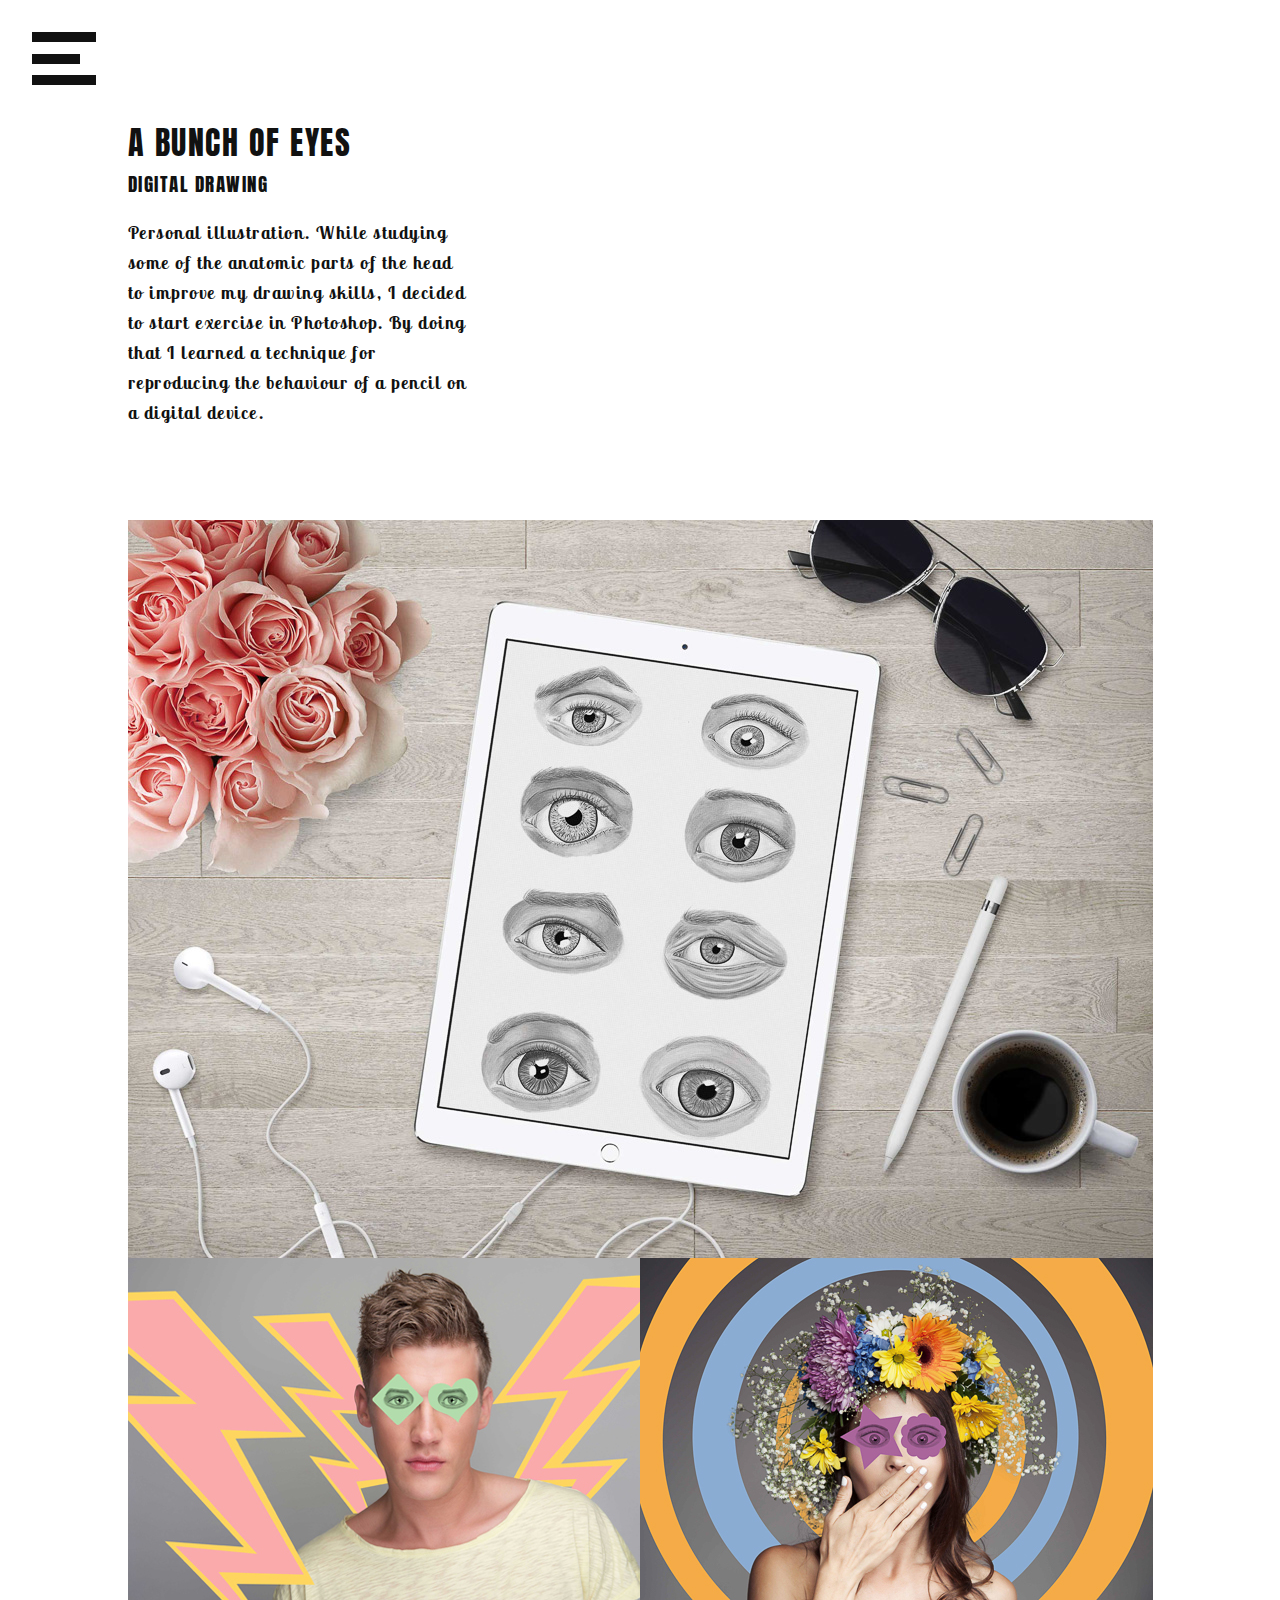
==== digital-drawing/index.html @ cf8fce9f "Updates" ====
<!DOCTYPE html><html><head><meta charset="utf-8"><meta http-equiv="x-ua-compatible" content="ie=edge"><meta name="description" content=""><meta name="viewport" content="width=device-width,initial-scale=1,shrink-to-fit=no"><title>Gessica Ceravolo - graphic designer</title><link rel="stylesheet" href="/stylesheets/app-3901123cf8.css"><link href="https://fonts.googleapis.com/css?family=Anton|Lato|Lobster+Two" rel="stylesheet"><link rel="apple-touch-icon-precomposed" sizes="57x57" href="/apple-touch-icon-57x57.png"><link rel="apple-touch-icon-precomposed" sizes="114x114" href="/apple-touch-icon-114x114.png"><link rel="apple-touch-icon-precomposed" sizes="72x72" href="/apple-touch-icon-72x72.png"><link rel="apple-touch-icon-precomposed" sizes="144x144" href="/apple-touch-icon-144x144.png"><link rel="apple-touch-icon-precomposed" sizes="60x60" href="apple-touch-icon-60x60.png"><link rel="apple-touch-icon-precomposed" sizes="120x120" href="/apple-touch-icon-120x120.png"><link rel="apple-touch-icon-precomposed" sizes="76x76" href="/apple-touch-icon-76x76.png"><link rel="apple-touch-icon-precomposed" sizes="152x152" href="/apple-touch-icon-152x152.png"><link rel="icon" type="image/png" href="/favicon-196x196.png" sizes="196x196"><link rel="icon" type="image/png" href="/favicon-96x96.png" sizes="96x96"><link rel="icon" type="image/png" href="/favicon-32x32.png" sizes="32x32"><link rel="icon" type="image/png" href="/favicon-16x16.png" sizes="16x16"><link rel="icon" type="image/png" href="/favicon-128.png" sizes="128x128"><meta name="application-name" content="&nbsp;"><meta name="msapplication-TileColor" content="#FFFFFF"><meta name="msapplication-TileImage" content="/mstile-144x144.png"><meta name="msapplication-square70x70logo" content="/mstile-70x70.png"><meta name="msapplication-square150x150logo" content="/mstile-150x150.png"><meta name="msapplication-wide310x150logo" content="/mstile-310x150.png"><meta name="msapplication-square310x310logo" content="/mstile-310x310.png"><!-- Generate using http://realfavicongenerator.net/ --></head><body class="projects"><div class="menu"><div class="menu-trigger"><div></div><div></div><div></div></div><nav class="navigation"><a href="/">home</a> <a href="/#work">work</a> <a href="/#about">about</a></nav></div><div class="work"><div id="projects-wrapper"><section id="a-bunch-of-eyes"><section class="aboe-desc" id="projects-desc"><div id="title"><h1>a bunch of eyes</h1><h3>digital drawing</h3></div><p>Personal illustration. While studying some of the anatomic parts of the head to improve my drawing skills, I decided to start exercise in Photoshop. By doing that I learned a technique for reproducing the behaviour of a pencil on a digital device.</p></section><section class="aboe-gallery"><img class="lazyload" data-src="/images/portfolio/digital-drawing/web-eyes-e008293393.jpg"><div class="row"><div class="swiper-container aboe-column-shrink"><div class="swiper-wrapper"><div class="swiper-slide"><img src="/images/portfolio/digital-drawing/web-male-01d7678706.jpg" alt=""></div><div class="swiper-slide"><img src="/images/portfolio/digital-drawing/web-male-one-85b6224a6a.jpg" alt=""></div></div></div><div class="swiper-container aboe-column"><div class="swiper-wrapper"><div class="swiper-slide"><img src="/images/portfolio/digital-drawing/web-surprised-23d0f83201.jpg" alt=""></div><div class="swiper-slide"><img src="/images/portfolio/digital-drawing/web-surprised-one-7d817f12cd.jpg" alt=""></div></div></div></div></section></section></div></div><script src="/javascripts/app-6fdd6cdd7a863980185c.js"></script></body></html>
---- stylesheets/app-3901123cf8.css ----
/*! normalize.css v8.0.0 | MIT License | github.com/necolas/normalize.css */html{line-height:1.15;-webkit-text-size-adjust:100%}body{margin:0}h1{font-size:2em;margin:.67em 0}hr{box-sizing:content-box;height:0;overflow:visible}pre{font-family:monospace,monospace;font-size:1em}a{background-color:transparent}abbr[title]{border-bottom:none;text-decoration:underline;text-decoration:underline dotted}b,strong{font-weight:bolder}code,kbd,samp{font-family:monospace,monospace;font-size:1em}small{font-size:80%}sub,sup{font-size:75%;line-height:0;position:relative;vertical-align:baseline}sub{bottom:-.25em}sup{top:-.5em}img{border-style:none}button,input,optgroup,select,textarea{font-family:inherit;font-size:100%;line-height:1.15;margin:0}button,input{overflow:visible}button,select{text-transform:none}[type=button],[type=reset],[type=submit],button{-webkit-appearance:button}[type=button]::-moz-focus-inner,[type=reset]::-moz-focus-inner,[type=submit]::-moz-focus-inner,button::-moz-focus-inner{border-style:none;padding:0}[type=button]:-moz-focusring,[type=reset]:-moz-focusring,[type=submit]:-moz-focusring,button:-moz-focusring{outline:1px dotted ButtonText}fieldset{padding:.35em .75em .625em}legend{box-sizing:border-box;color:inherit;display:table;max-width:100%;padding:0;white-space:normal}progress{vertical-align:baseline}textarea{overflow:auto}[type=checkbox],[type=radio]{box-sizing:border-box;padding:0}[type=number]::-webkit-inner-spin-button,[type=number]::-webkit-outer-spin-button{height:auto}[type=search]{-webkit-appearance:textfield;outline-offset:-2px}[type=search]::-webkit-search-decoration{-webkit-appearance:none}::-webkit-file-upload-button{-webkit-appearance:button;font:inherit}details{display:block}summary{display:list-item}[hidden],template{display:none}.swiper-container{margin:0 auto;position:relative;overflow:hidden;list-style:none;padding:0;z-index:1}.swiper-container-no-flexbox .swiper-slide{float:left}.swiper-container-vertical>.swiper-wrapper{-ms-flex-direction:column;flex-direction:column}.swiper-wrapper{position:relative;width:100%;height:100%;z-index:1;display:-ms-flexbox;display:flex;transition-property:transform;box-sizing:content-box}.swiper-container-android .swiper-slide,.swiper-wrapper{transform:translateZ(0)}.swiper-container-multirow>.swiper-wrapper{-ms-flex-wrap:wrap;flex-wrap:wrap}.swiper-container-free-mode>.swiper-wrapper{transition-timing-function:ease-out;margin:0 auto}.swiper-slide{-ms-flex-negative:0;flex-shrink:0;width:100%;height:100%;position:relative;transition-property:transform}.swiper-slide-invisible-blank{visibility:hidden}.swiper-container-autoheight,.swiper-container-autoheight .swiper-slide{height:auto}.swiper-container-autoheight .swiper-wrapper{-ms-flex-align:start;align-items:flex-start;transition-property:transform,height}.swiper-container-3d{perspective:1200px}.swiper-container-3d .swiper-cube-shadow,.swiper-container-3d .swiper-slide,.swiper-container-3d .swiper-slide-shadow-bottom,.swiper-container-3d .swiper-slide-shadow-left,.swiper-container-3d .swiper-slide-shadow-right,.swiper-container-3d .swiper-slide-shadow-top,.swiper-container-3d .swiper-wrapper{transform-style:preserve-3d}.swiper-container-3d .swiper-slide-shadow-bottom,.swiper-container-3d .swiper-slide-shadow-left,.swiper-container-3d .swiper-slide-shadow-right,.swiper-container-3d .swiper-slide-shadow-top{position:absolute;left:0;top:0;width:100%;height:100%;pointer-events:none;z-index:10}.swiper-container-3d .swiper-slide-shadow-left{background-image:linear-gradient(270deg,rgba(0,0,0,.5),transparent)}.swiper-container-3d .swiper-slide-shadow-right{background-image:linear-gradient(90deg,rgba(0,0,0,.5),transparent)}.swiper-container-3d .swiper-slide-shadow-top{background-image:linear-gradient(0deg,rgba(0,0,0,.5),transparent)}.swiper-container-3d .swiper-slide-shadow-bottom{background-image:linear-gradient(180deg,rgba(0,0,0,.5),transparent)}.swiper-container-wp8-horizontal,.swiper-container-wp8-horizontal>.swiper-wrapper{-ms-touch-action:pan-y;touch-action:pan-y}.swiper-container-wp8-vertical,.swiper-container-wp8-vertical>.swiper-wrapper{-ms-touch-action:pan-x;touch-action:pan-x}.swiper-button-next,.swiper-button-prev{position:absolute;top:50%;width:27px;height:44px;margin-top:-22px;z-index:10;cursor:pointer;background-size:27px 44px;background-position:50%;background-repeat:no-repeat}.swiper-button-next.swiper-button-disabled,.swiper-button-prev.swiper-button-disabled{opacity:.35;cursor:auto;pointer-events:none}.swiper-button-prev,.swiper-container-rtl .swiper-button-next{background-image:url("data:image/svg+xml;charset=utf-8,%3Csvg xmlns='http://www.w3.org/2000/svg' viewBox='0 0 27 44'%3E%3Cpath d='M0 22L22 0l2.1 2.1L4.2 22l19.9 19.9L22 44 0 22z' fill='%23007aff'/%3E%3C/svg%3E");left:10px;right:auto}.swiper-button-next,.swiper-container-rtl .swiper-button-prev{background-image:url("data:image/svg+xml;charset=utf-8,%3Csvg xmlns='http://www.w3.org/2000/svg' viewBox='0 0 27 44'%3E%3Cpath d='M27 22L5 44l-2.1-2.1L22.8 22 2.9 2.1 5 0l22 22z' fill='%23007aff'/%3E%3C/svg%3E");right:10px;left:auto}.swiper-button-prev.swiper-button-white,.swiper-container-rtl .swiper-button-next.swiper-button-white{background-image:url("data:image/svg+xml;charset=utf-8,%3Csvg xmlns='http://www.w3.org/2000/svg' viewBox='0 0 27 44'%3E%3Cpath d='M0 22L22 0l2.1 2.1L4.2 22l19.9 19.9L22 44 0 22z' fill='%23fff'/%3E%3C/svg%3E")}.swiper-button-next.swiper-button-white,.swiper-container-rtl .swiper-button-prev.swiper-button-white{background-image:url("data:image/svg+xml;charset=utf-8,%3Csvg xmlns='http://www.w3.org/2000/svg' viewBox='0 0 27 44'%3E%3Cpath d='M27 22L5 44l-2.1-2.1L22.8 22 2.9 2.1 5 0l22 22z' fill='%23fff'/%3E%3C/svg%3E")}.swiper-button-prev.swiper-button-black,.swiper-container-rtl .swiper-button-next.swiper-button-black{background-image:url("data:image/svg+xml;charset=utf-8,%3Csvg xmlns='http://www.w3.org/2000/svg' viewBox='0 0 27 44'%3E%3Cpath d='M0 22L22 0l2.1 2.1L4.2 22l19.9 19.9L22 44 0 22z'/%3E%3C/svg%3E")}.swiper-button-next.swiper-button-black,.swiper-container-rtl .swiper-button-prev.swiper-button-black{background-image:url("data:image/svg+xml;charset=utf-8,%3Csvg xmlns='http://www.w3.org/2000/svg' viewBox='0 0 27 44'%3E%3Cpath d='M27 22L5 44l-2.1-2.1L22.8 22 2.9 2.1 5 0l22 22z'/%3E%3C/svg%3E")}.swiper-button-lock{display:none}.swiper-pagination{position:absolute;text-align:center;transition:opacity .3s;transform:translateZ(0);z-index:10}.swiper-pagination.swiper-pagination-hidden{opacity:0}.swiper-container-horizontal>.swiper-pagination-bullets,.swiper-pagination-custom,.swiper-pagination-fraction{bottom:10px;left:0;width:100%}.swiper-pagination-bullets-dynamic{overflow:hidden;font-size:0}.swiper-pagination-bullets-dynamic .swiper-pagination-bullet{transform:scale(.33);position:relative}.swiper-pagination-bullets-dynamic .swiper-pagination-bullet-active,.swiper-pagination-bullets-dynamic .swiper-pagination-bullet-active-main{transform:scale(1)}.swiper-pagination-bullets-dynamic .swiper-pagination-bullet-active-prev{transform:scale(.66)}.swiper-pagination-bullets-dynamic .swiper-pagination-bullet-active-prev-prev{transform:scale(.33)}.swiper-pagination-bullets-dynamic .swiper-pagination-bullet-active-next{transform:scale(.66)}.swiper-pagination-bullets-dynamic .swiper-pagination-bullet-active-next-next{transform:scale(.33)}.swiper-pagination-bullet{width:8px;height:8px;display:inline-block;border-radius:100%;background:#000;opacity:.2}button.swiper-pagination-bullet{border:none;margin:0;padding:0;box-shadow:none;-webkit-appearance:none;-moz-appearance:none;appearance:none}.swiper-pagination-clickable .swiper-pagination-bullet{cursor:pointer}.swiper-pagination-bullet-active{opacity:1;background:#007aff}.swiper-container-vertical>.swiper-pagination-bullets{right:10px;top:50%;transform:translate3d(0,-50%,0)}.swiper-container-vertical>.swiper-pagination-bullets .swiper-pagination-bullet{margin:6px 0;display:block}.swiper-container-vertical>.swiper-pagination-bullets.swiper-pagination-bullets-dynamic{top:50%;transform:translateY(-50%);width:8px}.swiper-container-vertical>.swiper-pagination-bullets.swiper-pagination-bullets-dynamic .swiper-pagination-bullet{display:inline-block;transition:transform .2s,top .2s}.swiper-container-horizontal>.swiper-pagination-bullets .swiper-pagination-bullet{margin:0 4px}.swiper-container-horizontal>.swiper-pagination-bullets.swiper-pagination-bullets-dynamic{left:50%;transform:translateX(-50%);white-space:nowrap}.swiper-container-horizontal>.swiper-pagination-bullets.swiper-pagination-bullets-dynamic .swiper-pagination-bullet{transition:transform .2s,left .2s}.swiper-container-horizontal.swiper-container-rtl>.swiper-pagination-bullets-dynamic .swiper-pagination-bullet{transition:transform .2s,right .2s}.swiper-pagination-progressbar{background:rgba(0,0,0,.25);position:absolute}.swiper-pagination-progressbar .swiper-pagination-progressbar-fill{background:#007aff;position:absolute;left:0;top:0;width:100%;height:100%;transform:scale(0);transform-origin:left top}.swiper-container-rtl .swiper-pagination-progressbar .swiper-pagination-progressbar-fill{transform-origin:right top}.swiper-container-horizontal>.swiper-pagination-progressbar,.swiper-container-vertical>.swiper-pagination-progressbar.swiper-pagination-progressbar-opposite{width:100%;height:4px;left:0;top:0}.swiper-container-horizontal>.swiper-pagination-progressbar.swiper-pagination-progressbar-opposite,.swiper-container-vertical>.swiper-pagination-progressbar{width:4px;height:100%;left:0;top:0}.swiper-pagination-white .swiper-pagination-bullet-active{background:#fff}.swiper-pagination-progressbar.swiper-pagination-white{background:hsla(0,0%,100%,.25)}.swiper-pagination-progressbar.swiper-pagination-white .swiper-pagination-progressbar-fill{background:#fff}.swiper-pagination-black .swiper-pagination-bullet-active{background:#000}.swiper-pagination-progressbar.swiper-pagination-black{background:rgba(0,0,0,.25)}.swiper-pagination-progressbar.swiper-pagination-black .swiper-pagination-progressbar-fill{background:#000}.swiper-pagination-lock{display:none}.swiper-scrollbar{border-radius:10px;position:relative;-ms-touch-action:none;background:rgba(0,0,0,.1)}.swiper-container-horizontal>.swiper-scrollbar{position:absolute;left:1%;bottom:3px;z-index:50;height:5px;width:98%}.swiper-container-vertical>.swiper-scrollbar{position:absolute;right:3px;top:1%;z-index:50;width:5px;height:98%}.swiper-scrollbar-drag{height:100%;width:100%;position:relative;background:rgba(0,0,0,.5);border-radius:10px;left:0;top:0}.swiper-scrollbar-cursor-drag{cursor:move}.swiper-scrollbar-lock{display:none}.swiper-zoom-container{width:100%;height:100%;display:-ms-flexbox;display:flex;-ms-flex-pack:center;justify-content:center;-ms-flex-align:center;align-items:center;text-align:center}.swiper-zoom-container>canvas,.swiper-zoom-container>img,.swiper-zoom-container>svg{max-width:100%;max-height:100%;-o-object-fit:contain;object-fit:contain}.swiper-slide-zoomed{cursor:move}.swiper-lazy-preloader{width:42px;height:42px;position:absolute;left:50%;top:50%;margin-left:-21px;margin-top:-21px;z-index:10;transform-origin:50%;animation:a 1s steps(12) infinite}.swiper-lazy-preloader:after{display:block;content:"";width:100%;height:100%;background-image:url("data:image/svg+xml;charset=utf-8,%3Csvg viewBox='0 0 120 120' xmlns='http://www.w3.org/2000/svg' xmlns:xlink='http://www.w3.org/1999/xlink'%3E%3Cdefs%3E%3Cpath id='a' stroke='%236c6c6c' stroke-width='11' stroke-linecap='round' d='M60 7v20'/%3E%3C/defs%3E%3Cuse xlink:href='%23a' opacity='.27'/%3E%3Cuse xlink:href='%23a' opacity='.27' transform='rotate(30 60 60)'/%3E%3Cuse xlink:href='%23a' opacity='.27' transform='rotate(60 60 60)'/%3E%3Cuse xlink:href='%23a' opacity='.27' transform='rotate(90 60 60)'/%3E%3Cuse xlink:href='%23a' opacity='.27' transform='rotate(120 60 60)'/%3E%3Cuse xlink:href='%23a' opacity='.27' transform='rotate(150 60 60)'/%3E%3Cuse xlink:href='%23a' opacity='.37' transform='rotate(180 60 60)'/%3E%3Cuse xlink:href='%23a' opacity='.46' transform='rotate(210 60 60)'/%3E%3Cuse xlink:href='%23a' opacity='.56' transform='rotate(240 60 60)'/%3E%3Cuse xlink:href='%23a' opacity='.66' transform='rotate(270 60 60)'/%3E%3Cuse xlink:href='%23a' opacity='.75' transform='rotate(300 60 60)'/%3E%3Cuse xlink:href='%23a' opacity='.85' transform='rotate(330 60 60)'/%3E%3C/svg%3E");background-position:50%;background-size:100%;background-repeat:no-repeat}.swiper-lazy-preloader-white:after{background-image:url("data:image/svg+xml;charset=utf-8,%3Csvg viewBox='0 0 120 120' xmlns='http://www.w3.org/2000/svg' xmlns:xlink='http://www.w3.org/1999/xlink'%3E%3Cdefs%3E%3Cpath id='a' stroke='%23fff' stroke-width='11' stroke-linecap='round' d='M60 7v20'/%3E%3C/defs%3E%3Cuse xlink:href='%23a' opacity='.27'/%3E%3Cuse xlink:href='%23a' opacity='.27' transform='rotate(30 60 60)'/%3E%3Cuse xlink:href='%23a' opacity='.27' transform='rotate(60 60 60)'/%3E%3Cuse xlink:href='%23a' opacity='.27' transform='rotate(90 60 60)'/%3E%3Cuse xlink:href='%23a' opacity='.27' transform='rotate(120 60 60)'/%3E%3Cuse xlink:href='%23a' opacity='.27' transform='rotate(150 60 60)'/%3E%3Cuse xlink:href='%23a' opacity='.37' transform='rotate(180 60 60)'/%3E%3Cuse xlink:href='%23a' opacity='.46' transform='rotate(210 60 60)'/%3E%3Cuse xlink:href='%23a' opacity='.56' transform='rotate(240 60 60)'/%3E%3Cuse xlink:href='%23a' opacity='.66' transform='rotate(270 60 60)'/%3E%3Cuse xlink:href='%23a' opacity='.75' transform='rotate(300 60 60)'/%3E%3Cuse xlink:href='%23a' opacity='.85' transform='rotate(330 60 60)'/%3E%3C/svg%3E")}@keyframes a{to{transform:rotate(1turn)}}.swiper-container .swiper-notification{position:absolute;left:0;top:0;pointer-events:none;opacity:0;z-index:-1000}.swiper-container-fade.swiper-container-free-mode .swiper-slide{transition-timing-function:ease-out}.swiper-container-fade .swiper-slide{pointer-events:none;transition-property:opacity}.swiper-container-fade .swiper-slide .swiper-slide{pointer-events:none}.swiper-container-fade .swiper-slide-active,.swiper-container-fade .swiper-slide-active .swiper-slide-active{pointer-events:auto}.swiper-container-cube{overflow:visible}.swiper-container-cube .swiper-slide{pointer-events:none;-webkit-backface-visibility:hidden;backface-visibility:hidden;z-index:1;visibility:hidden;transform-origin:0 0;width:100%;height:100%}.swiper-container-cube .swiper-slide .swiper-slide{pointer-events:none}.swiper-container-cube.swiper-container-rtl .swiper-slide{transform-origin:100% 0}.swiper-container-cube .swiper-slide-active,.swiper-container-cube .swiper-slide-active .swiper-slide-active{pointer-events:auto}.swiper-container-cube .swiper-slide-active,.swiper-container-cube .swiper-slide-next,.swiper-container-cube .swiper-slide-next+.swiper-slide,.swiper-container-cube .swiper-slide-prev{pointer-events:auto;visibility:visible}.swiper-container-cube .swiper-slide-shadow-bottom,.swiper-container-cube .swiper-slide-shadow-left,.swiper-container-cube .swiper-slide-shadow-right,.swiper-container-cube .swiper-slide-shadow-top{z-index:0;-webkit-backface-visibility:hidden;backface-visibility:hidden}.swiper-container-cube .swiper-cube-shadow{position:absolute;left:0;bottom:0;width:100%;height:100%;background:#000;opacity:.6;filter:blur(50px);z-index:0}.swiper-container-flip{overflow:visible}.swiper-container-flip .swiper-slide{pointer-events:none;-webkit-backface-visibility:hidden;backface-visibility:hidden;z-index:1}.swiper-container-flip .swiper-slide .swiper-slide{pointer-events:none}.swiper-container-flip .swiper-slide-active,.swiper-container-flip .swiper-slide-active .swiper-slide-active{pointer-events:auto}.swiper-container-flip .swiper-slide-shadow-bottom,.swiper-container-flip .swiper-slide-shadow-left,.swiper-container-flip .swiper-slide-shadow-right,.swiper-container-flip .swiper-slide-shadow-top{z-index:0;-webkit-backface-visibility:hidden;backface-visibility:hidden}.swiper-container-coverflow .swiper-wrapper{-ms-perspective:1200px}.main-nav a{font-size:1.25rem}.main-nav a,.navigation a{font-family:Lato,sans-serif;font-weight:400;color:#fafafa;text-transform:uppercase;text-decoration:none}.navigation a{font-size:4.5em}.home h2{color:#111;color:#fafafa;font-size:2.5rem}.home h1:first-child,.home h2{font-family:Anton,sans-serif;font-weight:400;text-transform:uppercase;letter-spacing:.09375rem}.home h1:first-child{color:#111;text-transform:capitalize;font-size:5rem}.home h1:last-child{font-family:Lato,sans-serif;font-weight:400;color:#fafafa;text-transform:uppercase;font-size:4rem;letter-spacing:-.1875rem}.home h3{font-size:2.5rem}.about h1,.home h3,.work h1{font-family:Anton,sans-serif;font-weight:400;color:#111;text-transform:uppercase;letter-spacing:.09375rem}.about h1,.work h1{font-size:2rem}.about p,.work p{font-family:Lobster Two,cursive;font-weight:800;color:#111;letter-spacing:.09375rem;line-height:1.875rem;font-size:1.15rem}.portfolio h3,.portfolio h5{font-family:Anton,sans-serif;font-weight:400;color:#111;text-transform:uppercase;letter-spacing:.09375rem}.portfolio h5{font-size:.875}.about .social a{font-size:2rem;text-decoration:none}.about-photo h3,.about .social a{font-family:Anton,sans-serif;font-weight:400;color:#111;text-transform:uppercase;letter-spacing:.09375rem}.about-photo h3{font-size:1.15rem}.home{background-color:#ffcdc4}#home-wrapper{position:relative}.main-nav{width:21.568627450980394%;display:inline-block;position:absolute;bottom:14.625rem}.main-nav div{background-color:#111;width:47.27272727272727%;padding-top:.625rem;padding-bottom:.625rem}.main-nav #bottom{margin-left:6.53125rem;margin-top:1.5625rem}.main-nav #middle{margin-left:3.25rem;margin-top:1.5625rem}.main-nav #bottom:hover,.main-nav #top:hover{transform:translate(15px);transition:all .4s ease-in-out}.main-nav #middle:hover{transform:translate(-15px);transition:all .4s ease-in-out}.menu{display:none;position:fixed;top:0;left:0;z-index:2}.menu .menu-trigger{height:4em;width:4em;position:absolute;top:2em;left:2em;cursor:pointer;z-index:2;-webkit-tap-highlight-color:transparent}.menu .menu-trigger>div{width:100%;height:10px;background-color:#111;margin-bottom:.725em}.menu .menu-trigger div:nth-of-type(2){width:75%}.menu .navigation{display:none;padding:0;margin:0;position:fixed;top:0;left:0;right:0;bottom:0;background-color:rgba(1,1,1,.9);z-index:1;-ms-flex-direction:column;flex-direction:column}.menu .navigation,.menu .navigation a{-ms-flex-pack:center;justify-content:center;-ms-flex-align:center;align-items:center}.menu .navigation a{height:33.33333%;width:100%;display:-ms-flexbox;display:flex;text-align:center}.menu .navigation a:hover{background-color:#fff606;color:#111}.menu.is-shown{display:block}.menu.is-open .navigation{display:-ms-flexbox;display:flex}.menu.is-open .menu-trigger>div:nth-child(2){display:none}.menu.is-open .menu-trigger>div:first-child,.menu.is-open .menu-trigger>div:last-child{position:absolute;top:50%;margin-top:-5px}.menu.is-open .menu-trigger>div:first-child{transform:rotate(-45deg);background-color:#fafafa}.menu.is-open .menu-trigger>div:last-child{transform:rotate(45deg);background-color:#fafafa}body.projects .menu{display:inline-block}#slideshow{position:relative}#slideshow .mobile{display:none}#slideshow #question{position:relative}#slideshow #question img:first-child{width:100%}#slideshow #question img:last-child{position:absolute;right:35%;top:-1.5%}#slideshow #thinking{position:relative}#slideshow #thinking img:first-child{width:100%}#slideshow #thinking img:last-child{position:absolute;right:56.5%;top:-2.5%}#slideshow #idea{position:relative}#slideshow #idea img:first-child{width:100%}#slideshow #idea img:last-child{position:absolute;right:43.5%;top:-5.5%}.intro{position:absolute;right:0;bottom:0}.intro div{width:28.13852813852814%;background-color:#111;margin:0 0 0 3.375rem;padding:1.625rem}.intro .cap{width:100%;background-color:#fff606;box-sizing:border-box;margin-top:1.25rem;margin-bottom:1.5rem;padding:1rem}.intro h3{margin-left:-2.75rem}.cap h1:first-child{margin-bottom:-2.25rem}#work-wrapper{display:-ms-flexbox;display:flex}#work-wrapper .about,#work-wrapper .work{background-color:#fafafa}#work-wrapper section{width:40.19607843137255%;display:-ms-flexbox;display:flex;-ms-flex-direction:column;flex-direction:column;-ms-flex-pack:center;justify-content:center}#work-wrapper section h1{padding-bottom:2.875rem}#work-wrapper section p:last-child{padding-bottom:0}#work-wrapper .portfolio{list-style-type:none;width:57.647058823529406%;margin:0;padding:0;position:relative;left:-1.4375rem}#work-wrapper .portfolio li{position:relative;width:33.33333%;float:left;padding:1.4375rem;box-sizing:border-box}.portfolio span{position:absolute;text-align:center;display:-ms-flexbox;display:flex;-ms-flex-align:center;align-items:center;-ms-flex-pack:center;justify-content:center;top:0;left:0;height:100%;width:100%;background-color:rgba(254,247,55,.9);opacity:0;-ms-flex-direction:column;flex-direction:column}.portfolio span a{text-decoration:none}.portfolio span h3{padding-bottom:.5rem}.portfolio span:hover{opacity:1}.portfolio li:first-of-type h5,.portfolio li:nth-of-type(4) h5{display:none}.about-photo{display:inline-block;width:28.431372549019606%}.about-photo img{width:70.34482758620689%}.about-photo .caption{background-color:#fff606;width:75.86206896551724%;padding:1rem;text-align:center}.about-photo .top{margin-left:-2rem}.about-photo .middle{margin-left:1rem}.about-photo .bottom{margin-left:-3rem}.about{background-color:#ffcdc4}.about .about-words{width:59.31372549019608%;float:right}.about .about-words p:last-of-type{padding:0}.about .about-words h1{padding-bottom:2.875rem}.about .about-words .social{margin-left:-1rem;padding-top:6.625rem}.about .about-words .social div{display:inline-block;margin-right:1rem;padding:1rem}.about .about-words .social div:last-child{margin:0}.about .about-words .social div:hover{background-color:#fff606}.copyright{display:inline-block}.copyright p{font-family:Lato,sans-serif;font-weight:400;color:#fafafa;text-transform:uppercase;color:#111;font-size:.625rem;font-weight:800;line-height:.1875rem}body.projects .about,body.projects .work{padding-top:0}#projects-desc{padding-top:7.8125rem}#projects-desc #number,#projects-desc #title{display:inline-block}#projects-desc #number{padding-right:1.4375rem;vertical-align:top}#projects-desc #number h1{color:#ffcdc4}#projects-desc h3{font-family:Anton,sans-serif;font-weight:400;color:#111;text-transform:uppercase;letter-spacing:.09375rem;padding:.75rem 0 1.4375rem}#projects-desc p{width:33.33333%;padding-bottom:5.75rem}.row{display:-ms-flexbox;display:flex;-ms-flex-direction:row;flex-direction:row;-ms-flex-align:start;align-items:flex-start}.row .asheel-column{width:69.9%}.row .asheel-column-shrink{width:30.1%}.row .crush-column{width:63.4%}.row .crush-column-shrink{width:36.6%}.row .lfw-column,.row .lfw-column-shrink,.row .pwf-column,.row .pwf-column-shrink,.row .vc-column,.row .vc-column-shrink{width:50%}.row .bcd-column{width:52%}.row .aboe-column,.row .aboe-column-shrink,.row .bcd-column-shrink,.row .drinking-perspective-column,.row .drinking-perspective-column-shrink,.row .guessica-column,.row .guessica-column-shrink,.row .ocw-column,.row .ocw-column-shrink,.row .otm-column,.row .otm-column-shrink{width:50%}@media (max-width:991.98px){#about-wrapper,#work-wrapper,body.projects{padding:0 5%}#home-wrapper .main-nav{display:none}#home-wrapper .menu{display:block}#home-wrapper .menu .navigation a:active{-webkit-tap-highlight-color:#fff606;color:#111}#work-wrapper{-ms-flex-direction:column-reverse;flex-direction:column-reverse}#work-wrapper section{width:100%}#work-wrapper .portfolio{left:0}#work-wrapper .portfolio a{-webkit-tap-highlight-color:transparent;position:absolute;top:0;left:0;right:0;bottom:0}#work-wrapper .portfolio a:active span{width:auto;height:auto}#work-wrapper .portfolio span{opacity:1;width:auto;height:auto;left:1.4375rem;bottom:1.4375rem;top:auto;padding:.875rem}#work-wrapper .portfolio h5{padding-bottom:0}#work-wrapper .portfolio h3{display:none}#work-wrapper .portfolio li:first-of-type h5,#work-wrapper .portfolio li:nth-of-type(4) h5{display:block}#about-wrapper .social a{-webkit-tap-highlight-color:#fff606}#about-wrapper .social div{padding:0}.about h1,.work h1{font-size:1.75rem}.about p,.work p{font-size:1rem}}@media (max-width:767.98px){body,html{overflow-x:hidden}section.home{padding:5.75rem 0 10.6875rem}section.about,section.work{padding:5.75rem 0 4.3125rem}section.about{padding:5.75rem 0}.row{-ms-flex-direction:column;flex-direction:column}.row>*{width:100%!important}.home .menu .menu-trigger,body.projects .menu .menu-trigger{height:2.5em;width:2.5em;top:1em;left:1em}.home .menu .menu-trigger>div,body.projects .menu .menu-trigger>div{height:7.5px;margin-bottom:.425em}body.projects #projects-desc{padding-top:5.75rem}body.projects #projects-desc>p{width:100%;padding-bottom:2.875rem}body.projects .about,body.projects .work{padding-bottom:5.75rem}section.home #home-wrapper #slideshow .desktop{display:none}section.home #home-wrapper #slideshow .mySlides{margin-left:-12%;margin-right:-12%}section.home #home-wrapper #slideshow .mobile{display:block;max-width:none;width:100%}section.home #home-wrapper #slideshow #question{position:relative}section.home #home-wrapper #slideshow #question img:first-child{width:100%}section.home #home-wrapper #slideshow #question img:last-child{width:25.5%;position:absolute;right:25.2%;top:-2.5%}section.home #home-wrapper #slideshow #thinking{position:relative}section.home #home-wrapper #slideshow #thinking img:first-child{width:100%}section.home #home-wrapper #slideshow #thinking img:last-child{width:24.5%;position:absolute;right:55.8%;top:-6.5%}section.home #home-wrapper #slideshow #idea{position:relative}section.home #home-wrapper #slideshow #idea img:first-child{width:100%}section.home #home-wrapper #slideshow #idea img:last-child{width:25.5%;position:absolute;right:36.4%;top:-11.5%}section.home #home-wrapper .intro{max-width:17rem;width:75%;bottom:-20%;right:0;left:auto}section.home #home-wrapper .intro h2{font-size:1.875rem}section.home #home-wrapper .intro div{padding:1.25rem}section.home #home-wrapper .cap h1{font-size:2.625rem}section.home #home-wrapper .cap h1:first-child{margin-bottom:-1.625rem;font-size:3.625rem}section.home #home-wrapper .cap h1:last-child{font-size:3rem}section.home #home-wrapper h3{font-size:1.875rem}#work-wrapper .portfolio{padding-top:1.4375rem;width:100%}#work-wrapper .portfolio h5{font-size:1rem}#work-wrapper .portfolio li{width:100%;float:none}#work-wrapper .portfolio li a:active span{top:1.4375rem!important;right:1.4375rem!important;bottom:1.4375rem!important;left:1.4375rem!important;padding:0!important}#work-wrapper .portfolio li a:active span h5{display:none}#work-wrapper .portfolio li span{padding:1rem}#work-wrapper .portfolio li:nth-child(2n) span{left:auto;right:1.4375rem}#about-wrapper .about-photo,#about-wrapper .about-photo img{width:100%}#about-wrapper .about-photo div{display:none}#about-wrapper .about-words{width:100%}#about-wrapper .about-words h1{padding-top:2.875rem}#about-wrapper .social{margin:0;padding:4.3125rem 0 0}#about-wrapper .social a{display:block;padding:1.4375rem 0;font-size:1.75rem}#about-wrapper .social div{text-align:center;display:block;margin:0}}@media (min-width:768px) and (max-width:991.98px){body.projects #projects-desc>p{width:50%}.home h2{color:#fafafa;font-size:2rem}.home h1:first-child{font-size:4.5rem}.home h1:last-child{font-size:3.5rem;letter-spacing:-.1875rem}.home h3{font-size:2rem}.home #home-wrapper{padding:0 5%;position:relative}.home #slideshow #question{position:relative}.home #slideshow #question img:first-child{width:100%}.home #slideshow #question img:last-child{width:17.5%;position:absolute;right:36%;top:1%}.home #slideshow #thinking{position:relative}.home #slideshow #thinking img:first-child{width:100%}.home #slideshow #thinking img:last-child{width:17.5%;position:absolute;right:56%;top:-4.5%}.home #slideshow #idea{position:relative}.home #slideshow #idea img:first-child{width:100%}.home #slideshow #idea img:last-child{width:17.5%;position:absolute;right:42.8%;top:-6.2%}.home .intro{position:absolute;float:right;bottom:0;right:0}.home .intro div{padding:1.375rem}.home .intro .cap{display:inline-block}.home .intro .cap h1:first-child{margin-bottom:-1.875rem}#work-wrapper .portfolio{padding-top:2.875rem;margin-right:-1.4375rem;width:auto}#work-wrapper .portfolio .bottom-right{right:1.4375rem}#work-wrapper .portfolio .top-right{right:1.4375rem;top:0;bottom:auto}#work-wrapper .portfolio .top-left{left:0;top:0;bottom:auto}#work-wrapper .portfolio .bottom-left{left:0}#work-wrapper .portfolio li{padding:0 1.4375rem 1.4375rem 0}#work-wrapper .portfolio li a:active span{top:0!important;right:1.4375rem!important;bottom:1.4375rem!important;left:0!important;padding:0!important}#work-wrapper .portfolio li a:active span h5{display:none}#about-wrapper .about-photo div{padding:.875rem}#about-wrapper .about-photo div h3{font-size:.83rem}#about-wrapper .about-photo .top{margin-left:-1rem}#about-wrapper .about-photo .middle{margin-left:.5rem}#about-wrapper .about-photo .bottom{margin-left:-1.5rem}#about-wrapper .social a{font-size:1.2rem}#about-wrapper .social div{margin-right:.275rem;padding:.875rem}#about-wrapper .social div:last-of-type{margin-right:0}}body{font-family:sans-serif;font-size:16px}p{-webkit-margin-before:0;margin-block-start:0;-webkit-margin-after:0;margin-block-end:0;-webkit-margin-start:0;margin-inline-start:0;-webkit-margin-end:0;margin-inline-end:0;padding-bottom:1rem}.clearfix:after{content:"";clear:both;display:table}img{max-width:100%;vertical-align:middle}#about-wrapper,#home-wrapper,#work-wrapper,body.projects #projects-wrapper{max-width:1025px;margin:0 auto}h1,h2,h3,h4,h5,h6{margin:0}#work-wrapper h1,#work-wrapper p,.intro div,.main-nav div,h4{text-align:center}.about,.home,.work{padding:7.8125rem 0}
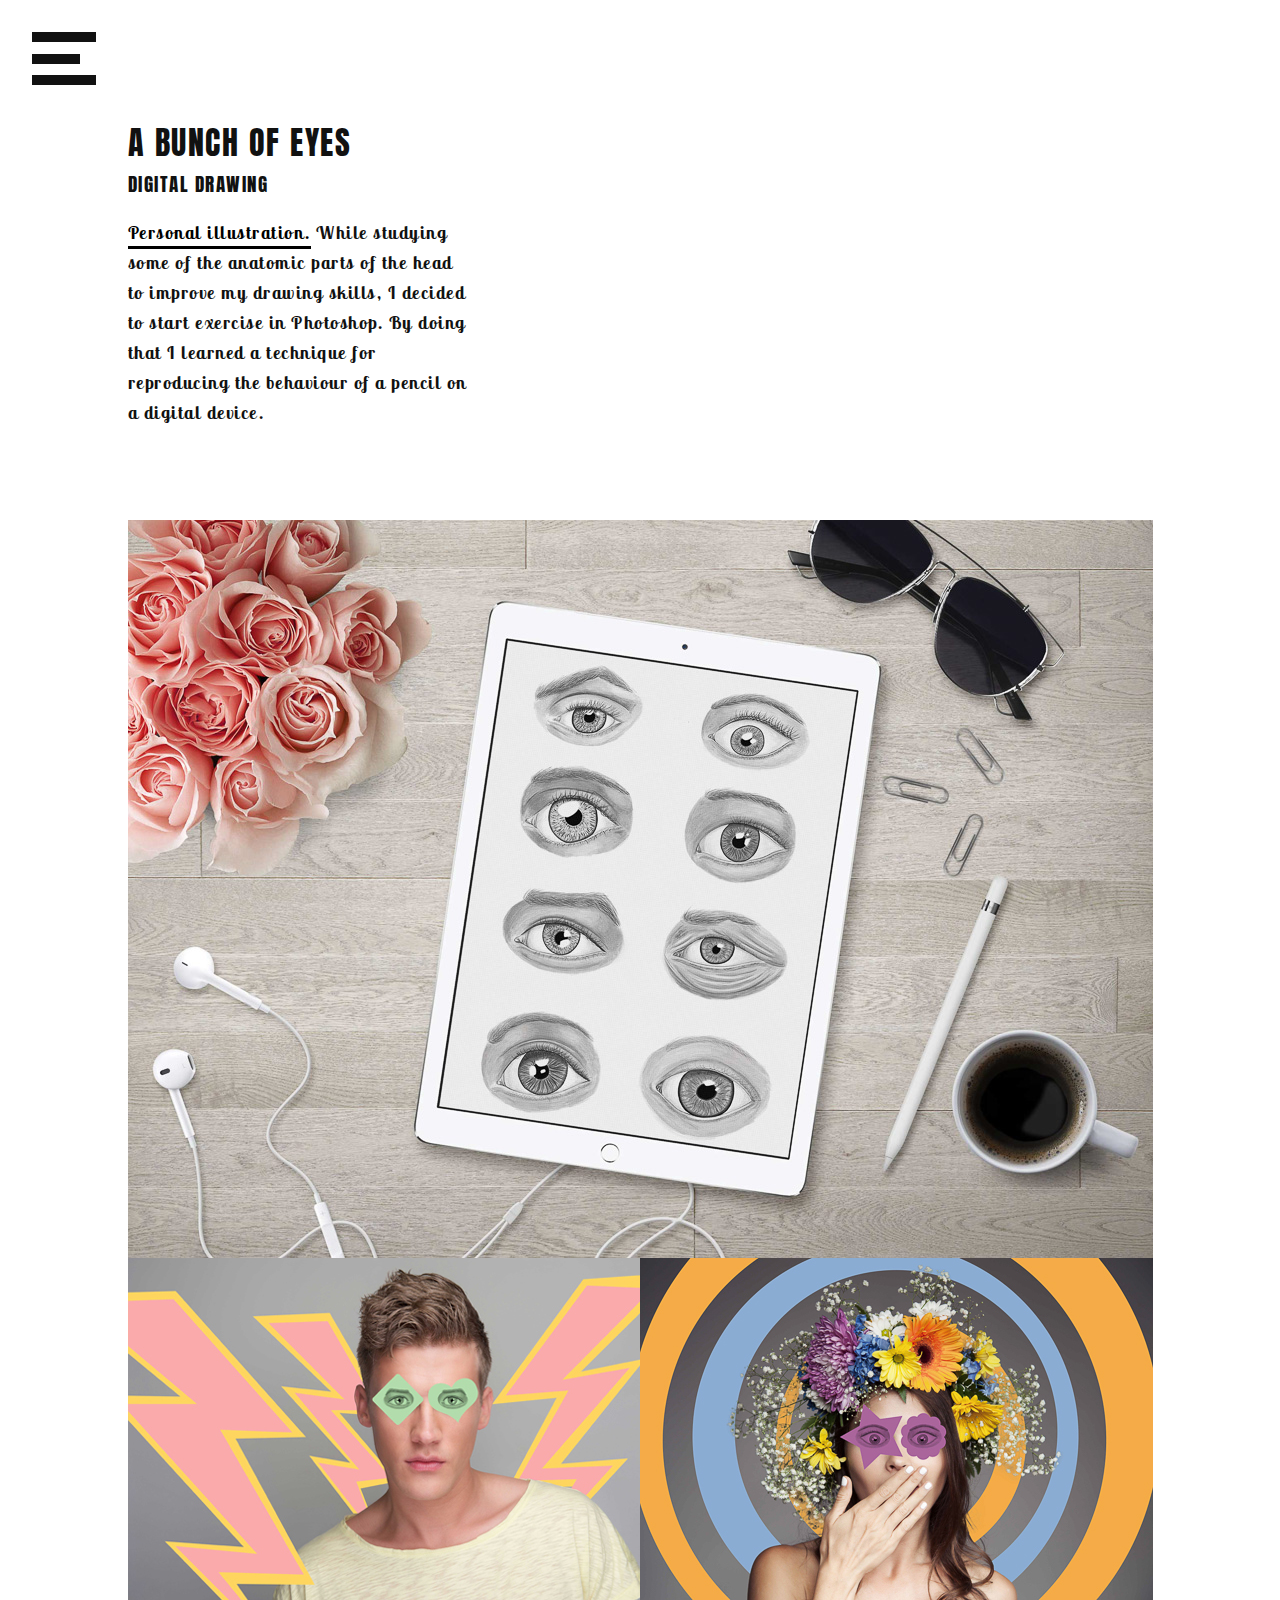
==== commit ad33d805: "Updates" ====
--- a/digital-drawing/index.html
+++ b/digital-drawing/index.html
@@ -1 +1 @@
-<!DOCTYPE html><html><head><meta charset="utf-8"><meta http-equiv="x-ua-compatible" content="ie=edge"><meta name="description" content=""><meta name="viewport" content="width=device-width,initial-scale=1,shrink-to-fit=no"><title>Gessica Ceravolo - graphic designer</title><link rel="stylesheet" href="/stylesheets/app-3901123cf8.css"><link href="https://fonts.googleapis.com/css?family=Anton|Lato|Lobster+Two" rel="stylesheet"><link rel="apple-touch-icon-precomposed" sizes="57x57" href="/apple-touch-icon-57x57.png"><link rel="apple-touch-icon-precomposed" sizes="114x114" href="/apple-touch-icon-114x114.png"><link rel="apple-touch-icon-precomposed" sizes="72x72" href="/apple-touch-icon-72x72.png"><link rel="apple-touch-icon-precomposed" sizes="144x144" href="/apple-touch-icon-144x144.png"><link rel="apple-touch-icon-precomposed" sizes="60x60" href="apple-touch-icon-60x60.png"><link rel="apple-touch-icon-precomposed" sizes="120x120" href="/apple-touch-icon-120x120.png"><link rel="apple-touch-icon-precomposed" sizes="76x76" href="/apple-touch-icon-76x76.png"><link rel="apple-touch-icon-precomposed" sizes="152x152" href="/apple-touch-icon-152x152.png"><link rel="icon" type="image/png" href="/favicon-196x196.png" sizes="196x196"><link rel="icon" type="image/png" href="/favicon-96x96.png" sizes="96x96"><link rel="icon" type="image/png" href="/favicon-32x32.png" sizes="32x32"><link rel="icon" type="image/png" href="/favicon-16x16.png" sizes="16x16"><link rel="icon" type="image/png" href="/favicon-128.png" sizes="128x128"><meta name="application-name" content="&nbsp;"><meta name="msapplication-TileColor" content="#FFFFFF"><meta name="msapplication-TileImage" content="/mstile-144x144.png"><meta name="msapplication-square70x70logo" content="/mstile-70x70.png"><meta name="msapplication-square150x150logo" content="/mstile-150x150.png"><meta name="msapplication-wide310x150logo" content="/mstile-310x150.png"><meta name="msapplication-square310x310logo" content="/mstile-310x310.png"><!-- Generate using http://realfavicongenerator.net/ --></head><body class="projects"><div class="menu"><div class="menu-trigger"><div></div><div></div><div></div></div><nav class="navigation"><a href="/">home</a> <a href="/#work">work</a> <a href="/#about">about</a></nav></div><div class="work"><div id="projects-wrapper"><section id="a-bunch-of-eyes"><section class="aboe-desc" id="projects-desc"><div id="title"><h1>a bunch of eyes</h1><h3>digital drawing</h3></div><p>Personal illustration. While studying some of the anatomic parts of the head to improve my drawing skills, I decided to start exercise in Photoshop. By doing that I learned a technique for reproducing the behaviour of a pencil on a digital device.</p></section><section class="aboe-gallery"><img class="lazyload" data-src="/images/portfolio/digital-drawing/web-eyes-e008293393.jpg"><div class="row"><div class="swiper-container aboe-column-shrink"><div class="swiper-wrapper"><div class="swiper-slide"><img src="/images/portfolio/digital-drawing/web-male-01d7678706.jpg" alt=""></div><div class="swiper-slide"><img src="/images/portfolio/digital-drawing/web-male-one-85b6224a6a.jpg" alt=""></div></div></div><div class="swiper-container aboe-column"><div class="swiper-wrapper"><div class="swiper-slide"><img src="/images/portfolio/digital-drawing/web-surprised-23d0f83201.jpg" alt=""></div><div class="swiper-slide"><img src="/images/portfolio/digital-drawing/web-surprised-one-7d817f12cd.jpg" alt=""></div></div></div></div></section></section></div></div><script src="/javascripts/app-6fdd6cdd7a863980185c.js"></script></body></html>+<!DOCTYPE html><html><head><meta charset="utf-8"><meta http-equiv="x-ua-compatible" content="ie=edge"><meta name="description" content=""><meta name="viewport" content="width=device-width,initial-scale=1,shrink-to-fit=no"><title>Gessica Ceravolo &#9787 graphic designer</title><link rel="stylesheet" href="/stylesheets/app-de03b170a0.css"><link href="https://fonts.googleapis.com/css?family=Anton|Lato|Lobster+Two" rel="stylesheet"><link rel="apple-touch-icon-precomposed" sizes="57x57" href="/apple-touch-icon-57x57.png"><link rel="apple-touch-icon-precomposed" sizes="114x114" href="/apple-touch-icon-114x114.png"><link rel="apple-touch-icon-precomposed" sizes="72x72" href="/apple-touch-icon-72x72.png"><link rel="apple-touch-icon-precomposed" sizes="144x144" href="/apple-touch-icon-144x144.png"><link rel="apple-touch-icon-precomposed" sizes="60x60" href="apple-touch-icon-60x60.png"><link rel="apple-touch-icon-precomposed" sizes="120x120" href="/apple-touch-icon-120x120.png"><link rel="apple-touch-icon-precomposed" sizes="76x76" href="/apple-touch-icon-76x76.png"><link rel="apple-touch-icon-precomposed" sizes="152x152" href="/apple-touch-icon-152x152.png"><link rel="icon" type="image/png" href="/favicon-196x196.png" sizes="196x196"><link rel="icon" type="image/png" href="/favicon-96x96.png" sizes="96x96"><link rel="icon" type="image/png" href="/favicon-32x32.png" sizes="32x32"><link rel="icon" type="image/png" href="/favicon-16x16.png" sizes="16x16"><link rel="icon" type="image/png" href="/favicon-128.png" sizes="128x128"><meta name="application-name" content="&nbsp;"><meta name="msapplication-TileColor" content="#FFFFFF"><meta name="msapplication-TileImage" content="/mstile-144x144.png"><meta name="msapplication-square70x70logo" content="/mstile-70x70.png"><meta name="msapplication-square150x150logo" content="/mstile-150x150.png"><meta name="msapplication-wide310x150logo" content="/mstile-310x150.png"><meta name="msapplication-square310x310logo" content="/mstile-310x310.png"><!-- Generate using http://realfavicongenerator.net/ --></head><body class="projects"><div class="menu"><div class="menu-trigger"><div></div><div></div><div></div></div><nav class="navigation"><a href="/">home</a> <a href="/#work">work</a> <a href="/#about">about</a></nav></div><div class="work"><div id="projects-wrapper"><section id="a-bunch-of-eyes"><section class="aboe-desc" id="projects-desc"><div id="title"><h1>a bunch of eyes</h1><h3>digital drawing</h3></div><p><mark>Personal illustration.</mark> While studying some of the anatomic parts of the head to improve my drawing skills, I decided to start exercise in Photoshop. By doing that I learned a technique for reproducing the behaviour of a pencil on a digital device.</p></section><section class="aboe-gallery"><img class="lazyload" data-src="/images/portfolio/digital-drawing/web-eyes-e008293393.jpg"><div class="row"><div class="swiper-container aboe-column-shrink"><div class="swiper-wrapper"><div class="swiper-slide"><img src="/images/portfolio/digital-drawing/web-male-01d7678706.jpg" alt=""></div><div class="swiper-slide"><img src="/images/portfolio/digital-drawing/web-male-one-85b6224a6a.jpg" alt=""></div></div></div><div class="swiper-container aboe-column"><div class="swiper-wrapper"><div class="swiper-slide"><img src="/images/portfolio/digital-drawing/web-surprised-23d0f83201.jpg" alt=""></div><div class="swiper-slide"><img src="/images/portfolio/digital-drawing/web-surprised-one-7d817f12cd.jpg" alt=""></div></div></div></div></section></section></div></div><script src="/javascripts/app-6fdd6cdd7a863980185c.js"></script></body></html>--- a/stylesheets/app-de03b170a0.css
+++ b/stylesheets/app-de03b170a0.css
@@ -0,0 +1 @@
+/*! normalize.css v8.0.0 | MIT License | github.com/necolas/normalize.css */html{line-height:1.15;-webkit-text-size-adjust:100%}body{margin:0}h1{font-size:2em;margin:.67em 0}hr{box-sizing:content-box;height:0;overflow:visible}pre{font-family:monospace,monospace;font-size:1em}a{background-color:transparent}abbr[title]{border-bottom:none;text-decoration:underline;text-decoration:underline dotted}b,strong{font-weight:bolder}code,kbd,samp{font-family:monospace,monospace;font-size:1em}small{font-size:80%}sub,sup{font-size:75%;line-height:0;position:relative;vertical-align:baseline}sub{bottom:-.25em}sup{top:-.5em}img{border-style:none}button,input,optgroup,select,textarea{font-family:inherit;font-size:100%;line-height:1.15;margin:0}button,input{overflow:visible}button,select{text-transform:none}[type=button],[type=reset],[type=submit],button{-webkit-appearance:button}[type=button]::-moz-focus-inner,[type=reset]::-moz-focus-inner,[type=submit]::-moz-focus-inner,button::-moz-focus-inner{border-style:none;padding:0}[type=button]:-moz-focusring,[type=reset]:-moz-focusring,[type=submit]:-moz-focusring,button:-moz-focusring{outline:1px dotted ButtonText}fieldset{padding:.35em .75em .625em}legend{box-sizing:border-box;color:inherit;display:table;max-width:100%;padding:0;white-space:normal}progress{vertical-align:baseline}textarea{overflow:auto}[type=checkbox],[type=radio]{box-sizing:border-box;padding:0}[type=number]::-webkit-inner-spin-button,[type=number]::-webkit-outer-spin-button{height:auto}[type=search]{-webkit-appearance:textfield;outline-offset:-2px}[type=search]::-webkit-search-decoration{-webkit-appearance:none}::-webkit-file-upload-button{-webkit-appearance:button;font:inherit}details{display:block}summary{display:list-item}[hidden],template{display:none}.swiper-container{margin:0 auto;position:relative;overflow:hidden;list-style:none;padding:0;z-index:1}.swiper-container-no-flexbox .swiper-slide{float:left}.swiper-container-vertical>.swiper-wrapper{-ms-flex-direction:column;flex-direction:column}.swiper-wrapper{position:relative;width:100%;height:100%;z-index:1;display:-ms-flexbox;display:flex;transition-property:transform;box-sizing:content-box}.swiper-container-android .swiper-slide,.swiper-wrapper{transform:translateZ(0)}.swiper-container-multirow>.swiper-wrapper{-ms-flex-wrap:wrap;flex-wrap:wrap}.swiper-container-free-mode>.swiper-wrapper{transition-timing-function:ease-out;margin:0 auto}.swiper-slide{-ms-flex-negative:0;flex-shrink:0;width:100%;height:100%;position:relative;transition-property:transform}.swiper-slide-invisible-blank{visibility:hidden}.swiper-container-autoheight,.swiper-container-autoheight .swiper-slide{height:auto}.swiper-container-autoheight .swiper-wrapper{-ms-flex-align:start;align-items:flex-start;transition-property:transform,height}.swiper-container-3d{perspective:1200px}.swiper-container-3d .swiper-cube-shadow,.swiper-container-3d .swiper-slide,.swiper-container-3d .swiper-slide-shadow-bottom,.swiper-container-3d .swiper-slide-shadow-left,.swiper-container-3d .swiper-slide-shadow-right,.swiper-container-3d .swiper-slide-shadow-top,.swiper-container-3d .swiper-wrapper{transform-style:preserve-3d}.swiper-container-3d .swiper-slide-shadow-bottom,.swiper-container-3d .swiper-slide-shadow-left,.swiper-container-3d .swiper-slide-shadow-right,.swiper-container-3d .swiper-slide-shadow-top{position:absolute;left:0;top:0;width:100%;height:100%;pointer-events:none;z-index:10}.swiper-container-3d .swiper-slide-shadow-left{background-image:linear-gradient(270deg,rgba(0,0,0,.5),transparent)}.swiper-container-3d .swiper-slide-shadow-right{background-image:linear-gradient(90deg,rgba(0,0,0,.5),transparent)}.swiper-container-3d .swiper-slide-shadow-top{background-image:linear-gradient(0deg,rgba(0,0,0,.5),transparent)}.swiper-container-3d .swiper-slide-shadow-bottom{background-image:linear-gradient(180deg,rgba(0,0,0,.5),transparent)}.swiper-container-wp8-horizontal,.swiper-container-wp8-horizontal>.swiper-wrapper{-ms-touch-action:pan-y;touch-action:pan-y}.swiper-container-wp8-vertical,.swiper-container-wp8-vertical>.swiper-wrapper{-ms-touch-action:pan-x;touch-action:pan-x}.swiper-button-next,.swiper-button-prev{position:absolute;top:50%;width:27px;height:44px;margin-top:-22px;z-index:10;cursor:pointer;background-size:27px 44px;background-position:50%;background-repeat:no-repeat}.swiper-button-next.swiper-button-disabled,.swiper-button-prev.swiper-button-disabled{opacity:.35;cursor:auto;pointer-events:none}.swiper-button-prev,.swiper-container-rtl .swiper-button-next{background-image:url("data:image/svg+xml;charset=utf-8,%3Csvg xmlns='http://www.w3.org/2000/svg' viewBox='0 0 27 44'%3E%3Cpath d='M0 22L22 0l2.1 2.1L4.2 22l19.9 19.9L22 44 0 22z' fill='%23007aff'/%3E%3C/svg%3E");left:10px;right:auto}.swiper-button-next,.swiper-container-rtl .swiper-button-prev{background-image:url("data:image/svg+xml;charset=utf-8,%3Csvg xmlns='http://www.w3.org/2000/svg' viewBox='0 0 27 44'%3E%3Cpath d='M27 22L5 44l-2.1-2.1L22.8 22 2.9 2.1 5 0l22 22z' fill='%23007aff'/%3E%3C/svg%3E");right:10px;left:auto}.swiper-button-prev.swiper-button-white,.swiper-container-rtl .swiper-button-next.swiper-button-white{background-image:url("data:image/svg+xml;charset=utf-8,%3Csvg xmlns='http://www.w3.org/2000/svg' viewBox='0 0 27 44'%3E%3Cpath d='M0 22L22 0l2.1 2.1L4.2 22l19.9 19.9L22 44 0 22z' fill='%23fff'/%3E%3C/svg%3E")}.swiper-button-next.swiper-button-white,.swiper-container-rtl .swiper-button-prev.swiper-button-white{background-image:url("data:image/svg+xml;charset=utf-8,%3Csvg xmlns='http://www.w3.org/2000/svg' viewBox='0 0 27 44'%3E%3Cpath d='M27 22L5 44l-2.1-2.1L22.8 22 2.9 2.1 5 0l22 22z' fill='%23fff'/%3E%3C/svg%3E")}.swiper-button-prev.swiper-button-black,.swiper-container-rtl .swiper-button-next.swiper-button-black{background-image:url("data:image/svg+xml;charset=utf-8,%3Csvg xmlns='http://www.w3.org/2000/svg' viewBox='0 0 27 44'%3E%3Cpath d='M0 22L22 0l2.1 2.1L4.2 22l19.9 19.9L22 44 0 22z'/%3E%3C/svg%3E")}.swiper-button-next.swiper-button-black,.swiper-container-rtl .swiper-button-prev.swiper-button-black{background-image:url("data:image/svg+xml;charset=utf-8,%3Csvg xmlns='http://www.w3.org/2000/svg' viewBox='0 0 27 44'%3E%3Cpath d='M27 22L5 44l-2.1-2.1L22.8 22 2.9 2.1 5 0l22 22z'/%3E%3C/svg%3E")}.swiper-button-lock{display:none}.swiper-pagination{position:absolute;text-align:center;transition:opacity .3s;transform:translateZ(0);z-index:10}.swiper-pagination.swiper-pagination-hidden{opacity:0}.swiper-container-horizontal>.swiper-pagination-bullets,.swiper-pagination-custom,.swiper-pagination-fraction{bottom:10px;left:0;width:100%}.swiper-pagination-bullets-dynamic{overflow:hidden;font-size:0}.swiper-pagination-bullets-dynamic .swiper-pagination-bullet{transform:scale(.33);position:relative}.swiper-pagination-bullets-dynamic .swiper-pagination-bullet-active,.swiper-pagination-bullets-dynamic .swiper-pagination-bullet-active-main{transform:scale(1)}.swiper-pagination-bullets-dynamic .swiper-pagination-bullet-active-prev{transform:scale(.66)}.swiper-pagination-bullets-dynamic .swiper-pagination-bullet-active-prev-prev{transform:scale(.33)}.swiper-pagination-bullets-dynamic .swiper-pagination-bullet-active-next{transform:scale(.66)}.swiper-pagination-bullets-dynamic .swiper-pagination-bullet-active-next-next{transform:scale(.33)}.swiper-pagination-bullet{width:8px;height:8px;display:inline-block;border-radius:100%;background:#000;opacity:.2}button.swiper-pagination-bullet{border:none;margin:0;padding:0;box-shadow:none;-webkit-appearance:none;-moz-appearance:none;appearance:none}.swiper-pagination-clickable .swiper-pagination-bullet{cursor:pointer}.swiper-pagination-bullet-active{opacity:1;background:#007aff}.swiper-container-vertical>.swiper-pagination-bullets{right:10px;top:50%;transform:translate3d(0,-50%,0)}.swiper-container-vertical>.swiper-pagination-bullets .swiper-pagination-bullet{margin:6px 0;display:block}.swiper-container-vertical>.swiper-pagination-bullets.swiper-pagination-bullets-dynamic{top:50%;transform:translateY(-50%);width:8px}.swiper-container-vertical>.swiper-pagination-bullets.swiper-pagination-bullets-dynamic .swiper-pagination-bullet{display:inline-block;transition:transform .2s,top .2s}.swiper-container-horizontal>.swiper-pagination-bullets .swiper-pagination-bullet{margin:0 4px}.swiper-container-horizontal>.swiper-pagination-bullets.swiper-pagination-bullets-dynamic{left:50%;transform:translateX(-50%);white-space:nowrap}.swiper-container-horizontal>.swiper-pagination-bullets.swiper-pagination-bullets-dynamic .swiper-pagination-bullet{transition:transform .2s,left .2s}.swiper-container-horizontal.swiper-container-rtl>.swiper-pagination-bullets-dynamic .swiper-pagination-bullet{transition:transform .2s,right .2s}.swiper-pagination-progressbar{background:rgba(0,0,0,.25);position:absolute}.swiper-pagination-progressbar .swiper-pagination-progressbar-fill{background:#007aff;position:absolute;left:0;top:0;width:100%;height:100%;transform:scale(0);transform-origin:left top}.swiper-container-rtl .swiper-pagination-progressbar .swiper-pagination-progressbar-fill{transform-origin:right top}.swiper-container-horizontal>.swiper-pagination-progressbar,.swiper-container-vertical>.swiper-pagination-progressbar.swiper-pagination-progressbar-opposite{width:100%;height:4px;left:0;top:0}.swiper-container-horizontal>.swiper-pagination-progressbar.swiper-pagination-progressbar-opposite,.swiper-container-vertical>.swiper-pagination-progressbar{width:4px;height:100%;left:0;top:0}.swiper-pagination-white .swiper-pagination-bullet-active{background:#fff}.swiper-pagination-progressbar.swiper-pagination-white{background:hsla(0,0%,100%,.25)}.swiper-pagination-progressbar.swiper-pagination-white .swiper-pagination-progressbar-fill{background:#fff}.swiper-pagination-black .swiper-pagination-bullet-active{background:#000}.swiper-pagination-progressbar.swiper-pagination-black{background:rgba(0,0,0,.25)}.swiper-pagination-progressbar.swiper-pagination-black .swiper-pagination-progressbar-fill{background:#000}.swiper-pagination-lock{display:none}.swiper-scrollbar{border-radius:10px;position:relative;-ms-touch-action:none;background:rgba(0,0,0,.1)}.swiper-container-horizontal>.swiper-scrollbar{position:absolute;left:1%;bottom:3px;z-index:50;height:5px;width:98%}.swiper-container-vertical>.swiper-scrollbar{position:absolute;right:3px;top:1%;z-index:50;width:5px;height:98%}.swiper-scrollbar-drag{height:100%;width:100%;position:relative;background:rgba(0,0,0,.5);border-radius:10px;left:0;top:0}.swiper-scrollbar-cursor-drag{cursor:move}.swiper-scrollbar-lock{display:none}.swiper-zoom-container{width:100%;height:100%;display:-ms-flexbox;display:flex;-ms-flex-pack:center;justify-content:center;-ms-flex-align:center;align-items:center;text-align:center}.swiper-zoom-container>canvas,.swiper-zoom-container>img,.swiper-zoom-container>svg{max-width:100%;max-height:100%;-o-object-fit:contain;object-fit:contain}.swiper-slide-zoomed{cursor:move}.swiper-lazy-preloader{width:42px;height:42px;position:absolute;left:50%;top:50%;margin-left:-21px;margin-top:-21px;z-index:10;transform-origin:50%;animation:a 1s steps(12) infinite}.swiper-lazy-preloader:after{display:block;content:"";width:100%;height:100%;background-image:url("data:image/svg+xml;charset=utf-8,%3Csvg viewBox='0 0 120 120' xmlns='http://www.w3.org/2000/svg' xmlns:xlink='http://www.w3.org/1999/xlink'%3E%3Cdefs%3E%3Cpath id='a' stroke='%236c6c6c' stroke-width='11' stroke-linecap='round' d='M60 7v20'/%3E%3C/defs%3E%3Cuse xlink:href='%23a' opacity='.27'/%3E%3Cuse xlink:href='%23a' opacity='.27' transform='rotate(30 60 60)'/%3E%3Cuse xlink:href='%23a' opacity='.27' transform='rotate(60 60 60)'/%3E%3Cuse xlink:href='%23a' opacity='.27' transform='rotate(90 60 60)'/%3E%3Cuse xlink:href='%23a' opacity='.27' transform='rotate(120 60 60)'/%3E%3Cuse xlink:href='%23a' opacity='.27' transform='rotate(150 60 60)'/%3E%3Cuse xlink:href='%23a' opacity='.37' transform='rotate(180 60 60)'/%3E%3Cuse xlink:href='%23a' opacity='.46' transform='rotate(210 60 60)'/%3E%3Cuse xlink:href='%23a' opacity='.56' transform='rotate(240 60 60)'/%3E%3Cuse xlink:href='%23a' opacity='.66' transform='rotate(270 60 60)'/%3E%3Cuse xlink:href='%23a' opacity='.75' transform='rotate(300 60 60)'/%3E%3Cuse xlink:href='%23a' opacity='.85' transform='rotate(330 60 60)'/%3E%3C/svg%3E");background-position:50%;background-size:100%;background-repeat:no-repeat}.swiper-lazy-preloader-white:after{background-image:url("data:image/svg+xml;charset=utf-8,%3Csvg viewBox='0 0 120 120' xmlns='http://www.w3.org/2000/svg' xmlns:xlink='http://www.w3.org/1999/xlink'%3E%3Cdefs%3E%3Cpath id='a' stroke='%23fff' stroke-width='11' stroke-linecap='round' d='M60 7v20'/%3E%3C/defs%3E%3Cuse xlink:href='%23a' opacity='.27'/%3E%3Cuse xlink:href='%23a' opacity='.27' transform='rotate(30 60 60)'/%3E%3Cuse xlink:href='%23a' opacity='.27' transform='rotate(60 60 60)'/%3E%3Cuse xlink:href='%23a' opacity='.27' transform='rotate(90 60 60)'/%3E%3Cuse xlink:href='%23a' opacity='.27' transform='rotate(120 60 60)'/%3E%3Cuse xlink:href='%23a' opacity='.27' transform='rotate(150 60 60)'/%3E%3Cuse xlink:href='%23a' opacity='.37' transform='rotate(180 60 60)'/%3E%3Cuse xlink:href='%23a' opacity='.46' transform='rotate(210 60 60)'/%3E%3Cuse xlink:href='%23a' opacity='.56' transform='rotate(240 60 60)'/%3E%3Cuse xlink:href='%23a' opacity='.66' transform='rotate(270 60 60)'/%3E%3Cuse xlink:href='%23a' opacity='.75' transform='rotate(300 60 60)'/%3E%3Cuse xlink:href='%23a' opacity='.85' transform='rotate(330 60 60)'/%3E%3C/svg%3E")}@keyframes a{to{transform:rotate(1turn)}}.swiper-container .swiper-notification{position:absolute;left:0;top:0;pointer-events:none;opacity:0;z-index:-1000}.swiper-container-fade.swiper-container-free-mode .swiper-slide{transition-timing-function:ease-out}.swiper-container-fade .swiper-slide{pointer-events:none;transition-property:opacity}.swiper-container-fade .swiper-slide .swiper-slide{pointer-events:none}.swiper-container-fade .swiper-slide-active,.swiper-container-fade .swiper-slide-active .swiper-slide-active{pointer-events:auto}.swiper-container-cube{overflow:visible}.swiper-container-cube .swiper-slide{pointer-events:none;-webkit-backface-visibility:hidden;backface-visibility:hidden;z-index:1;visibility:hidden;transform-origin:0 0;width:100%;height:100%}.swiper-container-cube .swiper-slide .swiper-slide{pointer-events:none}.swiper-container-cube.swiper-container-rtl .swiper-slide{transform-origin:100% 0}.swiper-container-cube .swiper-slide-active,.swiper-container-cube .swiper-slide-active .swiper-slide-active{pointer-events:auto}.swiper-container-cube .swiper-slide-active,.swiper-container-cube .swiper-slide-next,.swiper-container-cube .swiper-slide-next+.swiper-slide,.swiper-container-cube .swiper-slide-prev{pointer-events:auto;visibility:visible}.swiper-container-cube .swiper-slide-shadow-bottom,.swiper-container-cube .swiper-slide-shadow-left,.swiper-container-cube .swiper-slide-shadow-right,.swiper-container-cube .swiper-slide-shadow-top{z-index:0;-webkit-backface-visibility:hidden;backface-visibility:hidden}.swiper-container-cube .swiper-cube-shadow{position:absolute;left:0;bottom:0;width:100%;height:100%;background:#000;opacity:.6;filter:blur(50px);z-index:0}.swiper-container-flip{overflow:visible}.swiper-container-flip .swiper-slide{pointer-events:none;-webkit-backface-visibility:hidden;backface-visibility:hidden;z-index:1}.swiper-container-flip .swiper-slide .swiper-slide{pointer-events:none}.swiper-container-flip .swiper-slide-active,.swiper-container-flip .swiper-slide-active .swiper-slide-active{pointer-events:auto}.swiper-container-flip .swiper-slide-shadow-bottom,.swiper-container-flip .swiper-slide-shadow-left,.swiper-container-flip .swiper-slide-shadow-right,.swiper-container-flip .swiper-slide-shadow-top{z-index:0;-webkit-backface-visibility:hidden;backface-visibility:hidden}.swiper-container-coverflow .swiper-wrapper{-ms-perspective:1200px}.main-nav a{font-size:1.25rem}.main-nav a,.navigation a{font-family:Lato,sans-serif;font-weight:400;color:#fafafa;text-transform:uppercase;text-decoration:none}.navigation a{font-size:4.5em}.home h2{color:#111;color:#fafafa;font-size:2.5rem}.home h1:first-child,.home h2{font-family:Anton,sans-serif;font-weight:400;text-transform:uppercase;letter-spacing:.09375rem}.home h1:first-child{color:#111;text-transform:capitalize;font-size:5rem}.home h1:last-child{font-family:Lato,sans-serif;font-weight:400;color:#fafafa;text-transform:uppercase;font-size:4rem;letter-spacing:-.1875rem}.home h3{font-size:2.5rem}.about h1,.home h3,.work h1{font-family:Anton,sans-serif;font-weight:400;color:#111;text-transform:uppercase;letter-spacing:.09375rem}.about h1,.work h1{font-size:2rem}.about p,.work p{font-family:Lobster Two,cursive;font-weight:800;color:#111;letter-spacing:.09375rem;line-height:1.875rem;font-size:1.15rem}.portfolio h3,.portfolio h5{font-family:Anton,sans-serif;font-weight:400;color:#111;text-transform:uppercase;letter-spacing:.09375rem}.portfolio h5{font-size:.875}.about .social a{font-size:2rem;text-decoration:none}.about-photo h3,.about .social a{font-family:Anton,sans-serif;font-weight:400;color:#111;text-transform:uppercase;letter-spacing:.09375rem}.about-photo h3{font-size:1.15rem}.home{background-color:#ffcdc4}#home-wrapper{position:relative}.main-nav{width:21.568627450980394%;display:inline-block;position:absolute;bottom:14.625rem}.main-nav div{background-color:#111;width:47.27272727272727%;padding-top:.625rem;padding-bottom:.625rem}.main-nav #bottom{margin-left:6.53125rem;margin-top:1.5625rem}.main-nav #middle{margin-left:3.25rem;margin-top:1.5625rem}.main-nav #bottom:hover,.main-nav #top:hover{transform:translate(15px);transition:all .4s ease-in-out}.main-nav #middle:hover{transform:translate(-15px);transition:all .4s ease-in-out}.menu{display:none;position:fixed;top:0;left:0;z-index:2}.menu .menu-trigger{height:4em;width:4em;position:absolute;top:2em;left:2em;cursor:pointer;z-index:2;-webkit-tap-highlight-color:transparent}.menu .menu-trigger>div{width:100%;height:10px;background-color:#111;margin-bottom:.725em}.menu .menu-trigger div:nth-of-type(2){width:75%}.menu .navigation{display:none;padding:0;margin:0;position:fixed;top:0;left:0;right:0;bottom:0;background-color:rgba(1,1,1,.9);z-index:1;-ms-flex-direction:column;flex-direction:column}.menu .navigation,.menu .navigation a{-ms-flex-pack:center;justify-content:center;-ms-flex-align:center;align-items:center}.menu .navigation a{height:33.33333%;width:100%;display:-ms-flexbox;display:flex;text-align:center}.menu .navigation a:hover{background-color:#fff606;color:#111}.menu.is-shown{display:block}.menu.is-open .navigation{display:-ms-flexbox;display:flex}.menu.is-open .menu-trigger>div:nth-child(2){display:none}.menu.is-open .menu-trigger>div:first-child,.menu.is-open .menu-trigger>div:last-child{position:absolute;top:50%;margin-top:-5px}.menu.is-open .menu-trigger>div:first-child{transform:rotate(-45deg);background-color:#fafafa}.menu.is-open .menu-trigger>div:last-child{transform:rotate(45deg);background-color:#fafafa}body.projects .menu{display:inline-block}#slideshow{position:relative}#slideshow .mobile{display:none}#slideshow #question{position:relative}#slideshow #question img:first-child{width:100%}#slideshow #question img:last-child{position:absolute;right:35%;top:-1.5%}#slideshow #thinking{position:relative}#slideshow #thinking img:first-child{width:100%}#slideshow #thinking img:last-child{position:absolute;right:56.5%;top:-2.5%}#slideshow #idea{position:relative}#slideshow #idea img:first-child{width:100%}#slideshow #idea img:last-child{position:absolute;right:43.5%;top:-5.5%}.intro{position:absolute;right:0;bottom:0}.intro div{width:28.13852813852814%;background-color:#111;margin:0 0 0 3.375rem;padding:1.625rem}.intro .cap{width:100%;background-color:#fff606;box-sizing:border-box;margin-top:1.25rem;margin-bottom:1.5rem;padding:1rem}.intro h3{margin-left:-2.75rem}.cap h1:first-child{margin-bottom:-2.25rem}#work-wrapper{display:-ms-flexbox;display:flex}#work-wrapper .about,#work-wrapper .work{background-color:#fafafa}#work-wrapper section{width:40.19607843137255%;display:-ms-flexbox;display:flex;-ms-flex-direction:column;flex-direction:column;-ms-flex-pack:center;justify-content:center}#work-wrapper section h1{padding-bottom:2.875rem}#work-wrapper section p:last-child{padding-bottom:0}#work-wrapper .portfolio{list-style-type:none;width:57.647058823529406%;margin:0;padding:0;position:relative;left:-1.4375rem}#work-wrapper .portfolio li{position:relative;width:33.33333%;float:left;padding:1.4375rem;box-sizing:border-box}.portfolio span{position:absolute;text-align:center;display:-ms-flexbox;display:flex;-ms-flex-align:center;align-items:center;-ms-flex-pack:center;justify-content:center;top:0;left:0;height:100%;width:100%;background-color:rgba(254,247,55,.9);opacity:0;-ms-flex-direction:column;flex-direction:column}.portfolio span a{text-decoration:none}.portfolio span h3{padding-bottom:.5rem}.portfolio span:hover{opacity:1}.portfolio li:first-of-type h5,.portfolio li:nth-of-type(4) h5{display:none}.about-photo{display:inline-block;width:28.431372549019606%}.about-photo img{width:70.34482758620689%}.about-photo .caption{background-color:#fff606;width:75.86206896551724%;padding:1rem;text-align:center}.about-photo .top{margin-left:-2rem}.about-photo .middle{margin-left:1rem}.about-photo .bottom{margin-left:-3rem}.about{background-color:#ffcdc4}.about .about-words{width:59.31372549019608%;float:right}.about .about-words p:last-of-type{padding:0}.about .about-words h1{padding-bottom:2.875rem}.about .about-words .social{margin-left:-1rem;padding-top:6.625rem}.about .about-words .social div{display:inline-block;margin-right:1rem;padding:1rem}.about .about-words .social div:last-child{margin:0}.about .about-words .social div:hover{background-color:#fff606}.copyright{transform:rotate(90deg);transform-origin:left bottom 0;text-align:center}.copyright p{padding:0;font-family:Lato,sans-serif;font-weight:400;color:#fafafa;text-transform:uppercase;color:#111;font-size:.625rem;font-weight:800;line-height:.1875rem}body.projects .about,body.projects .work{padding-top:0}#projects-desc{padding-top:7.8125rem}#projects-desc #number,#projects-desc #title{display:inline-block}#projects-desc #number{padding-right:1.4375rem;vertical-align:top}#projects-desc #number h1{color:#ffcdc4}#projects-desc h3{font-family:Anton,sans-serif;font-weight:400;color:#111;text-transform:uppercase;letter-spacing:.09375rem;padding:.75rem 0 1.4375rem}#projects-desc p{width:33.33333%;padding-bottom:5.75rem}.row{display:-ms-flexbox;display:flex;-ms-flex-direction:row;flex-direction:row;-ms-flex-align:start;align-items:flex-start}.row .asheel-column{width:69.9%}.row .asheel-column-shrink{width:30.1%}.row .crush-column{width:63.4%}.row .crush-column-shrink{width:36.6%}.row .lfw-column,.row .lfw-column-shrink,.row .pwf-column,.row .pwf-column-shrink,.row .vc-column,.row .vc-column-shrink{width:50%}.row .bcd-column{width:52%}.row .aboe-column,.row .aboe-column-shrink,.row .bcd-column-shrink,.row .drinking-perspective-column,.row .drinking-perspective-column-shrink,.row .guessica-column,.row .guessica-column-shrink,.row .ocw-column,.row .ocw-column-shrink,.row .otm-column,.row .otm-column-shrink{width:50%}@media (max-width:991.98px){#about-wrapper,#work-wrapper,body.projects{padding:0 5%}#home-wrapper .main-nav{display:none}#home-wrapper .menu{display:block}#home-wrapper .menu .navigation a:hover{background-color:transparent;color:#fafafa}#home-wrapper .menu .navigation a{-webkit-tap-highlight-color:#fff606}#work-wrapper{-ms-flex-direction:column-reverse;flex-direction:column-reverse}#work-wrapper section{width:100%}#work-wrapper .portfolio{left:0}#work-wrapper .portfolio a{-webkit-tap-highlight-color:transparent;position:absolute;top:0;left:0;right:0;bottom:0}#work-wrapper .portfolio a:active span{width:auto;height:auto}#work-wrapper .portfolio span{opacity:1;width:auto;height:auto;left:1.4375rem;bottom:1.4375rem;top:auto;padding:.875rem}#work-wrapper .portfolio h5{padding-bottom:0}#work-wrapper .portfolio h3{display:none}#work-wrapper .portfolio li:first-of-type h5,#work-wrapper .portfolio li:nth-of-type(4) h5{display:block}#about-wrapper .social a{-webkit-tap-highlight-color:#fff606}#about-wrapper .social div{padding:0}.about h1,.work h1{font-size:1.75rem}.about p,.work p{font-size:1rem}}@media (max-width:767.98px){body,html{overflow-x:hidden}section.home{padding:5.75rem 0 10.6875rem}section.about,section.work{padding:5.75rem 0 4.3125rem}section.about{padding:5.75rem 0}.row{-ms-flex-direction:column;flex-direction:column}.row>*{width:100%!important}.home .menu .menu-trigger,body.projects .menu .menu-trigger{height:2.5em;width:2.5em;top:1em;left:1em}.home .menu .menu-trigger>div,body.projects .menu .menu-trigger>div{height:7.5px;margin-bottom:.425em}body.projects #projects-desc{padding-top:5.75rem}body.projects #projects-desc>p{width:100%;padding-bottom:2.875rem}body.projects .about,body.projects .work{padding-bottom:5.75rem}section.home #home-wrapper #slideshow .desktop{display:none}section.home #home-wrapper #slideshow .mySlides{margin-left:-12%;margin-right:-12%}section.home #home-wrapper #slideshow .mobile{display:block;max-width:none;width:100%}section.home #home-wrapper #slideshow #question{position:relative}section.home #home-wrapper #slideshow #question img:first-child{width:100%}section.home #home-wrapper #slideshow #question img:last-child{width:25.5%;position:absolute;right:25.2%;top:-2.5%}section.home #home-wrapper #slideshow #thinking{position:relative}section.home #home-wrapper #slideshow #thinking img:first-child{width:100%}section.home #home-wrapper #slideshow #thinking img:last-child{width:24.5%;position:absolute;right:55.8%;top:-6.5%}section.home #home-wrapper #slideshow #idea{position:relative}section.home #home-wrapper #slideshow #idea img:first-child{width:100%}section.home #home-wrapper #slideshow #idea img:last-child{width:25.5%;position:absolute;right:36.4%;top:-11.5%}section.home #home-wrapper .intro{max-width:17rem;width:75%;bottom:-20%;right:0;left:auto}section.home #home-wrapper .intro h2{font-size:1.875rem}section.home #home-wrapper .intro div{padding:1.25rem}section.home #home-wrapper .cap h1{font-size:2.625rem}section.home #home-wrapper .cap h1:first-child{margin-bottom:-1.625rem;font-size:3.625rem}section.home #home-wrapper .cap h1:last-child{font-size:3rem}section.home #home-wrapper h3{font-size:1.875rem}#work-wrapper .portfolio{padding-top:1.4375rem;width:100%}#work-wrapper .portfolio h5{font-size:1rem}#work-wrapper .portfolio li{width:100%;float:none}#work-wrapper .portfolio li a:active span{top:1.4375rem!important;right:1.4375rem!important;bottom:1.4375rem!important;left:1.4375rem!important;padding:0!important}#work-wrapper .portfolio li a:active span h5{display:block}#work-wrapper .portfolio li span{padding:1rem}#work-wrapper .portfolio li:nth-child(2n) span{left:auto;right:1.4375rem}#about-wrapper .about-photo,#about-wrapper .about-photo img{width:100%}#about-wrapper .about-photo .caption{display:none}#about-wrapper .about-photo .copyright p{font-size:.5625rem}#about-wrapper .about-words{width:100%}#about-wrapper .about-words h1{padding-top:2.875rem}#about-wrapper .social{margin:0;padding:4.3125rem 0 0}#about-wrapper .social a{display:block;padding:1.4375rem 0;font-size:1.75rem}#about-wrapper .social div{text-align:center;display:block;margin:0}}@media (min-width:768px) and (max-width:991.98px){body.projects #projects-desc>p{width:50%}.home h2{color:#fafafa;font-size:2rem}.home h1:first-child{font-size:4.5rem}.home h1:last-child{font-size:3.5rem;letter-spacing:-.1875rem}.home h3{font-size:2rem}.home #home-wrapper{padding:0 5%;position:relative}.home #slideshow #question{position:relative}.home #slideshow #question img:first-child{width:100%}.home #slideshow #question img:last-child{width:17.5%;position:absolute;right:36%;top:1%}.home #slideshow #thinking{position:relative}.home #slideshow #thinking img:first-child{width:100%}.home #slideshow #thinking img:last-child{width:17.5%;position:absolute;right:56%;top:-4.5%}.home #slideshow #idea{position:relative}.home #slideshow #idea img:first-child{width:100%}.home #slideshow #idea img:last-child{width:17.5%;position:absolute;right:42.8%;top:-6.2%}.home .intro{position:absolute;float:right;bottom:0;right:0}.home .intro div{padding:1.375rem}.home .intro .cap{display:inline-block}.home .intro .cap h1:first-child{margin-bottom:-1.875rem}#work-wrapper .portfolio{padding-top:2.875rem;margin-right:-1.4375rem;width:auto}#work-wrapper .portfolio .bottom-right{right:1.4375rem}#work-wrapper .portfolio .top-right{right:1.4375rem;top:0;bottom:auto}#work-wrapper .portfolio .top-left{left:0;top:0;bottom:auto}#work-wrapper .portfolio .bottom-left{left:0}#work-wrapper .portfolio li{padding:0 1.4375rem 1.4375rem 0}#work-wrapper .portfolio li a:active span{top:0!important;right:1.4375rem!important;bottom:1.4375rem!important;left:0!important;padding:0!important}#work-wrapper .portfolio li a:active span h5{display:block}#about-wrapper .about-photo div{padding:.875rem}#about-wrapper .about-photo div h3{font-size:.83rem}#about-wrapper .about-photo .copyright{padding:0}#about-wrapper .about-photo .copyright p{font-size:.375rem}#about-wrapper .about-photo .top{margin-left:-1rem}#about-wrapper .about-photo .middle{margin-left:.5rem}#about-wrapper .about-photo .bottom{margin-left:-1.5rem}#about-wrapper .social a{font-size:1.2rem}#about-wrapper .social div{margin-right:.275rem;padding:.875rem}#about-wrapper .social div:last-of-type{margin-right:0}}body{font-family:sans-serif;font-size:16px}p{-webkit-margin-before:0;margin-block-start:0;-webkit-margin-after:0;margin-block-end:0;-webkit-margin-start:0;margin-inline-start:0;-webkit-margin-end:0;margin-inline-end:0;padding-bottom:1rem}.clearfix:after{content:"";clear:both;display:table}img{max-width:100%;vertical-align:middle}#about-wrapper,#home-wrapper,#work-wrapper,body.projects #projects-wrapper{max-width:1025px;margin:0 auto}h1,h2,h3,h4,h5,h6{margin:0}#work-wrapper h1,#work-wrapper p,.intro div,.main-nav div,h4{text-align:center}.about,.home,.work{padding:7.8125rem 0}mark{background-color:transparent;border-bottom:3px solid;padding-bottom:.125rem}